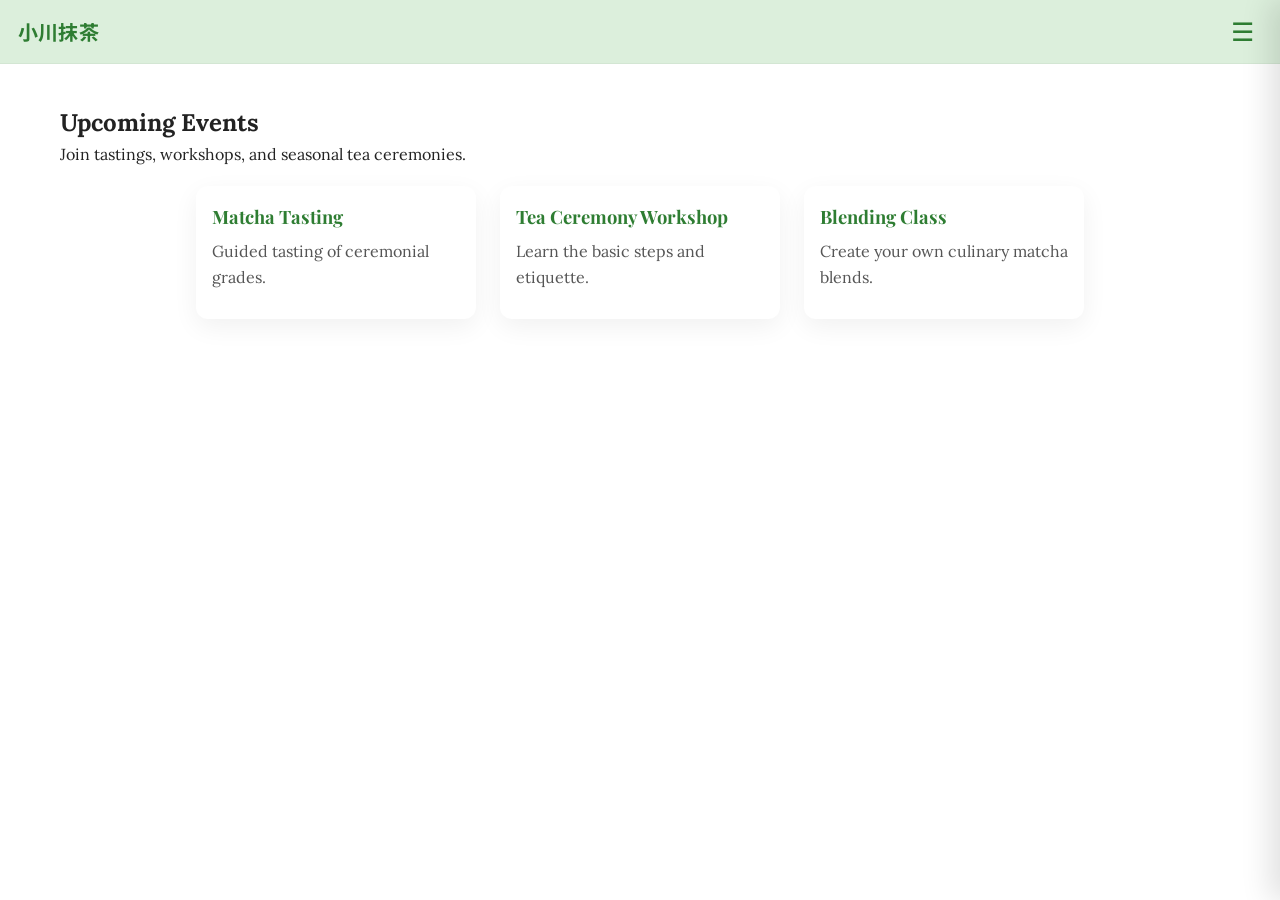
==== events.html @ 7982fbc2 "Add files via upload" ====
<!DOCTYPE html>
<html lang="en">
<head>
  <meta charset="utf-8" />
  <meta name="viewport" content="width=device-width,initial-scale=1" />
  <title>Events — Ogawa Matcha</title>
  <link href="https://fonts.googleapis.com/css2?family=Lora:ital,wght@0,400;0,700;1,400&family=Playfair+Display:wght@400;600&family=Merienda:wght@400;700&family=Noto+Sans+JP:wght@400;700&display=swap" rel="stylesheet">
  <link rel="stylesheet" href="style.css" />
</head>
<body>
  <header>
    <div class="logo-jp">小川抹茶</div>
    <button class="hamburger" aria-controls="site-menu" aria-expanded="false">☰</button>

    <nav class="site-menu" id="site-menu" aria-hidden="true">
      <ul>
        <li><a class="menu-link" href="index.html">Home</a></li>
        <li><a class="menu-link" href="matcha-leaves.html" data-key="matcha-page-title">Matcha</a></li>
        <li><a class="menu-link" href="matcha-kit.html" data-key="kit-page-title">Tea Kits</a></li>
        <li><a class="menu-link" href="events.html" data-key="events-page-title">Events</a></li>

        <li class="has-submenu">
          <button class="submenu-toggle" aria-expanded="false">🌐 Language ▸</button>
          <ul class="submenu" id="lang-list" role="menu" aria-hidden="true">
            <li class="lang-option" data-lang="en"><img class="flag" src="https://flagcdn.com/w20/us.png" width="20" height="15"> English</li>
            <li class="lang-option" data-lang="ja"><img class="flag" src="https://flagcdn.com/w20/jp.png" width="20" height="15"> 日本語</li>
            <li class="lang-option" data-lang="zh"><img class="flag" src="https://flagcdn.com/w20/cn.png" width="20" height="15"> 中文</li>
          </ul>
        </li>
      </ul>
    </nav>
  </header>

  <main class="products">
    <section class="fade-on-scroll">
      <h1 data-key="events-page-title">Upcoming Events</h1>
      <p data-key="events-intro">Join tastings, workshops, and seasonal tea ceremonies.</p>

      <div class="product-grid">
        <article class="product-card fade-on-scroll">
          <h3 data-key="event1-title">Matcha Tasting — June 12</h3>
          <p data-key="event1-text">Explore ceremonial grades and guided tasting notes.</p>
        </article>

        <article class="product-card fade-on-scroll">
          <h3 data-key="event2-title">Tea Ceremony Workshop — July 6</h3>
          <p data-key="event2-text">Learn the basic steps and the meaning behind the ritual.</p>
        </article>

        <article class="product-card fade-on-scroll">
          <h3 data-key="event3-title">Blending Class — Aug 20</h3>
          <p data-key="event3-text">Make your own culinary blend for baking and lattes.</p>
        </article>
      </div>
    </section>
  </main>

  <script src="script.js"></script>
</body>
</html>
---- style.css ----
:root{
  --green: #4caf50;
  --light-green: #dcefdc;
  --dark-green: #2e7d32;
  --bg: #fff;
  --text: #222;
  --header-height: 64px;
}

/* base reset */
*{box-sizing:border-box;margin:0;padding:0}
html{scroll-behavior:smooth}
body{
  font-family: "Lora", serif;
  color:var(--text);
  background:var(--bg);
  -webkit-font-smoothing:antialiased;
  -moz-osx-font-smoothing:grayscale;
  line-height:1.6;
}

/* Header */
header{
  position:fixed; top:0; left:0; right:0;
  height:var(--header-height);
  display:flex; align-items:center; justify-content:space-between;
  padding:0 18px;
  background:var(--light-green);
  border-bottom:1px solid rgba(0,0,0,0.04);
  z-index:1200;
}
.logo-jp{
  font-family: "Noto Sans JP", "Playfair Display", serif;
  font-weight:700;
  color:var(--dark-green);
  font-size:1.25rem;
  letter-spacing:0.2px;
}

/* hamburger always visible */
.hamburger{
  font-size:1.6rem; background:none; border:none; cursor:pointer; color:var(--dark-green);
  padding:8px;
}

/* Slide-in menu panel */
.site-menu{
  position:fixed; top:0; right:-360px; width:360px; height:100%;
  background: linear-gradient(180deg,#ffffff 0%, var(--light-green) 100%);
  box-shadow:-10px 0 28px rgba(0,0,0,0.12);
  transition:right 320ms ease; z-index:1300;
  padding:72px 18px 18px 18px; overflow:auto;
}
.site-menu.open{ right:0; }
.site-menu ul{ list-style:none; display:flex; flex-direction:column; gap:8px; }
.site-menu a.menu-link{ text-decoration:none; color:var(--dark-green); font-weight:700; padding:10px; border-radius:8px; display:block; }
.site-menu a.menu-link:hover{ background:rgba(46,122,50,0.06); }

/* Submenu for language */
.has-submenu{ margin-top:6px; }
.submenu-toggle{
  display:flex; align-items:center; gap:8px; width:100%; padding:10px; background:none; border:none; cursor:pointer;
  color:var(--dark-green); font-weight:700; border-radius:8px;
}
.submenu{ display:none; margin-top:8px; padding:8px; background:rgba(255,255,255,0.95); border-radius:8px; box-shadow:0 6px 18px rgba(0,0,0,0.06); }
.has-submenu.open .submenu{ display:block; }
.submenu li{ list-style:none; padding:8px; display:flex; align-items:center; gap:10px; cursor:pointer; border-radius:6px; }
.submenu li:hover{ background:rgba(46,122,50,0.06); }
.flag{ width:20px; height:15px; object-fit:cover; border-radius:2px; }

/* hero (closer to top) */
.hero{
  min-height: calc(100vh - var(--header-height));
  padding-top: calc(var(--header-height) + 8px);
  display:flex; flex-direction:column; align-items:flex-start; justify-content:flex-start;
  gap:12px; padding-left:28px; padding-right:28px; background:linear-gradient(180deg,#fbfbfb,#f7f7f7);
}
.hero h1{
  font-family:"Merienda","Playfair Display",serif; font-size:3.2rem; color:var(--dark-green); margin-top:6px;
}
.hero p{ font-family:"Lora",serif; color:#3a3a3a; font-size:1.05rem; max-width:900px; }
.hero img{ margin-top:12px; width:100%; max-width:1100px; border-radius:12px; box-shadow:0 8px 28px rgba(0,0,0,0.06); }

/* sections */
section{ padding:64px 20px; max-width:1200px; margin:0 auto; }
.about img{ width:100%; max-width:1000px; border-radius:12px; box-shadow:0 6px 20px rgba(0,0,0,0.08); margin-bottom:18px; }
.about h2{ font-family:"Playfair Display",serif; font-size:2.25rem; color:var(--dark-green); margin-bottom:12px; }
.about p{ font-size:1.05rem; color:#444; margin-bottom:12px; opacity:0; transform:translateY(20px); transition:all .6s ease; }
.about p.visible{ opacity:1; transform:translateY(0); }

/* products */
.products{ padding-top:40px; padding-bottom:40px; }
.products h2{ text-align:center; font-family:"Playfair Display",serif; color:var(--dark-green); font-size:2rem; margin-bottom:18px; }
.product-grid{ display:flex; gap:24px; justify-content:center; flex-wrap:wrap; margin-top:18px; }
.product-card{ width:280px; background:#fff; padding:16px; border-radius:12px; box-shadow:0 8px 26px rgba(0,0,0,0.06); transition:transform .28s ease; text-align:left; }
.product-card img{ width:100%; border-radius:8px; margin-bottom:10px; display:block; }
.product-card h3{ font-size:1.15rem; color:var(--dark-green); margin-bottom:8px; font-family:"Playfair Display",serif; }
.product-card p{ color:#555; margin-bottom:12px; }
.btn{ display:inline-block; padding:8px 12px; background:var(--green); color:#fff; text-decoration:none; border-radius:8px; }

/* contact */
.contact{ text-align:center; }
.contact h2{ font-family:"Playfair Display",serif; font-size:2rem; color:var(--dark-green); margin-bottom:10px; }
.contact p{ color:#555; margin-bottom:16px; }
form{ max-width:620px; margin:0 auto; display:flex; flex-direction:column; gap:12px; }
input, textarea{ padding:12px; border-radius:8px; border:1px solid #ddd; font-size:1rem; }
button[type="submit"]{ padding:12px; border-radius:8px; border:none; background:var(--dark-green); color:#fff; cursor:pointer; font-weight:700; }
.form-response{ margin-top:12px; font-size:1rem; }

/* footer */
footer{ padding:28px 16px; text-align:center; background:var(--dark-green); color:#fff; }

/* responsive */
@media (max-width:900px){
  .hero{ align-items:center; text-align:center; padding-left:18px; padding-right:18px; }
  .hero h1{ font-size:2.6rem; }
  .product-grid{ gap:16px; }
  .product-card{ width:100%; max-width:420px; }
}

/* fade helpers for data-key (language fade) */
[data-key]{ transition: opacity .28s ease, transform .28s ease; opacity:1; }
.fade-on-scroll{ opacity:0; transform:translateY(18px); transition: all .6s ease; }
.fade-on-scroll.visible{ opacity:1; transform:translateY(0); }
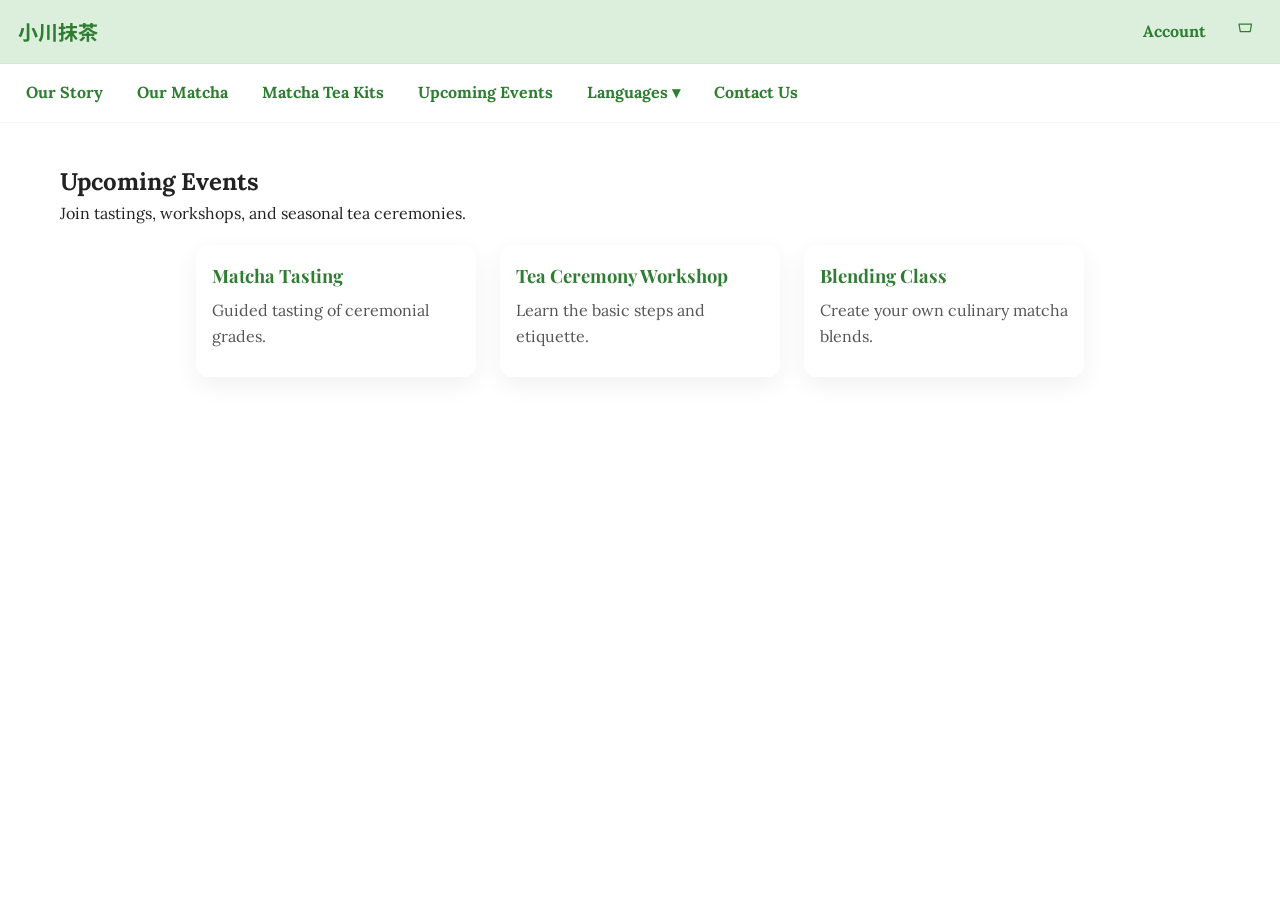
==== commit a1fbc2ef: "Add files via upload" ====
--- a/events.html
+++ b/events.html
@@ -10,7 +10,19 @@
 <body>
   <header>
     <div class="logo-jp">小川抹茶</div>
-    <button class="hamburger" aria-controls="site-menu" aria-expanded="false">☰</button>
+    <div class="header-icons">
+      <div class="profile-wrap">
+        <div class="profile-label">Account</div>
+        <div class="profile-dropdown"></div>
+      </div>
+
+      <button class="icon-btn icon-cart" title="Cart">
+        <svg width="20" height="20" viewBox="0 0 24 24" fill="none"><path d="M6 6h15l-1.5 9h-12z" stroke="currentColor" stroke-width="1.5" stroke-linecap="round" stroke-linejoin="round"/></svg>
+        <span class="icon-badge" style="display:none">0</span>
+      </button>
+
+      <button class="hamburger" aria-controls="site-menu" aria-expanded="false">☰</button>
+    </div>
 
     <nav class="site-menu" id="site-menu" aria-hidden="true">
       <ul>
@@ -19,17 +31,40 @@
         <li><a class="menu-link" href="matcha-kit.html" data-key="kit-page-title">Tea Kits</a></li>
         <li><a class="menu-link" href="events.html" data-key="events-page-title">Events</a></li>
 
-        <li class="has-submenu">
-          <button class="submenu-toggle" aria-expanded="false">🌐 Language ▸</button>
-          <ul class="submenu" id="lang-list" role="menu" aria-hidden="true">
-            <li class="lang-option" data-lang="en"><img class="flag" src="https://flagcdn.com/w20/us.png" width="20" height="15"> English</li>
-            <li class="lang-option" data-lang="ja"><img class="flag" src="https://flagcdn.com/w20/jp.png" width="20" height="15"> 日本語</li>
-            <li class="lang-option" data-lang="zh"><img class="flag" src="https://flagcdn.com/w20/cn.png" width="20" height="15"> 中文</li>
+        <li>
+          <div class="submenu-label">Languages</div>
+          <ul id="languages-submenu">
+            <li class="lang-option" data-lang="en"><img class="flag" src="https://flagcdn.com/w20/us.png"> English</li>
+            <li class="lang-option" data-lang="ja"><img class="flag" src="https://flagcdn.com/w20/jp.png"> 日本語</li>
+            <li class="lang-option" data-lang="zh"><img class="flag" src="https://flagcdn.com/w20/cn.png"> 中文</li>
+            <li class="lang-option" data-lang="es"><img class="flag" src="https://flagcdn.com/w20/es.png"> Español</li>
           </ul>
         </li>
       </ul>
     </nav>
   </header>
+
+  <div class="top-nav">
+    <ul class="nav-links">
+      <li><a href="index.html" class="nav-heading" data-key="about-intro">About</a></li>
+      <li><a href="matcha-leaves.html" class="nav-heading" data-key="matcha-page-title">Matcha</a></li>
+      <li><a href="matcha-kit.html" class="nav-heading" data-key="kit-page-title">Tea Kits</a></li>
+      <li><a href="events.html" class="nav-heading" data-key="events-page-title">Events</a></li>
+
+      <li class="nav-item">
+        <div class="nav-heading languages-heading">Languages ▾</div>
+        <ul class="languages-submenu">
+          <li class="lang-option" data-lang="en"><img class="flag" src="https://flagcdn.com/w20/us.png"> English</li>
+          <li class="lang-option" data-lang="ja"><img class="flag" src="https://flagcdn.com/w20/jp.png"> 日本語</li>
+          <li class="lang-option" data-lang="zh"><img class="flag" src="https://flagcdn.com/w20/cn.png"> 中文</li>
+          <li class="lang-option" data-lang="es"><img class="flag" src="https://flagcdn.com/w20/es.png"> Español</li>
+        </ul>
+      </li>
+
+      <li><a href="index.html#contact" class="nav-heading" data-key="contact-title">Contact</a></li>
+    </ul>
+    <div style="width:140px"></div>
+  </div>
 
   <main class="products">
     <section class="fade-on-scroll">
@@ -55,6 +90,9 @@
     </section>
   </main>
 
+  <div id="profile-modal"></div>
+  <aside id="cart-panel"></aside>
+
   <script src="script.js"></script>
 </body>
 </html>
--- a/style.css
+++ b/style.css
@@ -5,9 +5,10 @@
   --bg: #fff;
   --text: #222;
   --header-height: 64px;
+  --nav-height: 56px;
 }
 
-/* base reset */
+/* reset */
 *{box-sizing:border-box;margin:0;padding:0}
 html{scroll-behavior:smooth}
 body{
@@ -19,7 +20,7 @@
   line-height:1.6;
 }
 
-/* Header */
+/* HEADER - green top bar */
 header{
   position:fixed; top:0; left:0; right:0;
   height:var(--header-height);
@@ -27,58 +28,76 @@
   padding:0 18px;
   background:var(--light-green);
   border-bottom:1px solid rgba(0,0,0,0.04);
-  z-index:1200;
+  z-index:1400;
 }
 .logo-jp{
   font-family: "Noto Sans JP", "Playfair Display", serif;
   font-weight:700;
   color:var(--dark-green);
   font-size:1.25rem;
-  letter-spacing:0.2px;
 }
 
-/* hamburger always visible */
-.hamburger{
-  font-size:1.6rem; background:none; border:none; cursor:pointer; color:var(--dark-green);
+/* header icons (kept only in green header) */
+.header-icons{ display:flex; gap:12px; align-items:center; }
+.icon-btn{ background:none; border:none; cursor:pointer; padding:8px; font-size:1.05rem; color:var(--dark-green); position:relative; }
+.icon-badge{ position:absolute; top:-6px; right:-6px; background:var(--dark-green); color:#fff; width:18px; height:18px; display:flex; align-items:center; justify-content:center; border-radius:10px; font-size:0.7rem; }
+
+/* profile dropdown in green header */
+.profile-wrap{ position:relative; display:inline-block; }
+.profile-label{ font-weight:700; color:var(--dark-green); padding:6px 8px; border-radius:6px; cursor:default; }
+.profile-dropdown{
+  position:absolute; right:0; top:calc(100% + 8px);
+  background:#fff; border-radius:8px; padding:10px; box-shadow:0 8px 20px rgba(0,0,0,0.08); min-width:180px;
+  display:none;
+}
+.profile-dropdown.visible{ display:block; }
+
+/* top nav (white bar) - follows under header - no profile/cart icons here */
+.top-nav{
+  position:sticky;
+  top:var(--header-height);
+  z-index:1300;
+  background: #fff;
+  border-bottom: 1px solid rgba(0,0,0,0.04);
+  display:flex;
+  align-items:center;
+  justify-content:space-between;
+  padding:8px 18px;
+}
+.nav-links{ display:flex; gap:18px; align-items:center; list-style:none; }
+.nav-links a, .nav-links .nav-heading { text-decoration:none; color:var(--dark-green); font-weight:700; padding:8px 8px; border-radius:6px; display:inline-block; }
+.nav-links a:hover, .nav-links .nav-heading:hover { background:rgba(46,122,50,0.06); }
+
+/* languages dropdown (top nav): hover shows submenu; we also improve hover-stability via JS timer */
+.nav-item { position:relative; }
+.languages-submenu {
+  position:absolute;
+  left:0;
+  top:100%;
+  background:#fff;
+  border:1px solid #eee;
+  box-shadow:0 8px 20px rgba(0,0,0,0.06);
   padding:8px;
+  border-radius:8px;
+  display:none;
+  min-width:170px;
 }
+.languages-submenu.visible-hover { display:block !important; } /* used by JS */
+.languages-submenu li{ list-style:none; display:flex; align-items:center; gap:10px; padding:8px; cursor:pointer; border-radius:6px; }
+.languages-submenu li:hover { background:rgba(46,122,50,0.06); }
 
-/* Slide-in menu panel */
-.site-menu{
-  position:fixed; top:0; right:-360px; width:360px; height:100%;
-  background: linear-gradient(180deg,#ffffff 0%, var(--light-green) 100%);
-  box-shadow:-10px 0 28px rgba(0,0,0,0.12);
-  transition:right 320ms ease; z-index:1300;
-  padding:72px 18px 18px 18px; overflow:auto;
-}
-.site-menu.open{ right:0; }
-.site-menu ul{ list-style:none; display:flex; flex-direction:column; gap:8px; }
-.site-menu a.menu-link{ text-decoration:none; color:var(--dark-green); font-weight:700; padding:10px; border-radius:8px; display:block; }
-.site-menu a.menu-link:hover{ background:rgba(46,122,50,0.06); }
-
-/* Submenu for language */
-.has-submenu{ margin-top:6px; }
-.submenu-toggle{
-  display:flex; align-items:center; gap:8px; width:100%; padding:10px; background:none; border:none; cursor:pointer;
-  color:var(--dark-green); font-weight:700; border-radius:8px;
-}
-.submenu{ display:none; margin-top:8px; padding:8px; background:rgba(255,255,255,0.95); border-radius:8px; box-shadow:0 6px 18px rgba(0,0,0,0.06); }
-.has-submenu.open .submenu{ display:block; }
-.submenu li{ list-style:none; padding:8px; display:flex; align-items:center; gap:10px; cursor:pointer; border-radius:6px; }
-.submenu li:hover{ background:rgba(46,122,50,0.06); }
+/* flags */
 .flag{ width:20px; height:15px; object-fit:cover; border-radius:2px; }
 
-/* hero (closer to top) */
+/* hero */
 .hero{
-  min-height: calc(100vh - var(--header-height));
-  padding-top: calc(var(--header-height) + 8px);
+  min-height: calc(100vh - var(--header-height) - var(--nav-height));
+  padding-top: calc(var(--header-height) + var(--nav-height) + 12px);
   display:flex; flex-direction:column; align-items:flex-start; justify-content:flex-start;
   gap:12px; padding-left:28px; padding-right:28px; background:linear-gradient(180deg,#fbfbfb,#f7f7f7);
 }
-.hero h1{
-  font-family:"Merienda","Playfair Display",serif; font-size:3.2rem; color:var(--dark-green); margin-top:6px;
-}
-.hero p{ font-family:"Lora",serif; color:#3a3a3a; font-size:1.05rem; max-width:900px; }
+.hero h1 { font-family:"Merienda","Playfair Display",serif; font-size:3.2rem; color:var(--dark-green); margin-top:6px; }
+.hero p { font-family:"Lora",serif; color:#3a3a3a; font-size:1.05rem; max-width:900px; }
 .hero img{ margin-top:12px; width:100%; max-width:1100px; border-radius:12px; box-shadow:0 8px 28px rgba(0,0,0,0.06); }
 
 /* sections */
@@ -98,7 +117,7 @@
 .product-card p{ color:#555; margin-bottom:12px; }
 .btn{ display:inline-block; padding:8px 12px; background:var(--green); color:#fff; text-decoration:none; border-radius:8px; }
 
-/* contact */
+/* contact form */
 .contact{ text-align:center; }
 .contact h2{ font-family:"Playfair Display",serif; font-size:2rem; color:var(--dark-green); margin-bottom:10px; }
 .contact p{ color:#555; margin-bottom:16px; }
@@ -107,18 +126,49 @@
 button[type="submit"]{ padding:12px; border-radius:8px; border:none; background:var(--dark-green); color:#fff; cursor:pointer; font-weight:700; }
 .form-response{ margin-top:12px; font-size:1rem; }
 
-/* footer */
-footer{ padding:28px 16px; text-align:center; background:var(--dark-green); color:#fff; }
+/* profile modal */
+#profile-modal{ position:fixed; inset:0; display:none; align-items:center; justify-content:center; z-index:2000; background:rgba(0,0,0,0.35); }
+#profile-modal.open{ display:flex; }
+.profile-panel{ background:#fff; padding:20px; border-radius:10px; width:90%; max-width:520px; box-shadow:0 12px 40px rgba(0,0,0,0.25); }
+.profile-panel h3{ margin-bottom:8px; font-family:"Playfair Display", serif; color:var(--dark-green); }
+.profile-forms{ display:flex; gap:12px; flex-direction:column; }
+#verify-area{ margin-top:8px; }
 
-/* responsive */
-@media (max-width:900px){
-  .hero{ align-items:center; text-align:center; padding-left:18px; padding-right:18px; }
-  .hero h1{ font-size:2.6rem; }
-  .product-grid{ gap:16px; }
-  .product-card{ width:100%; max-width:420px; }
+/* cart panel */
+#cart-panel{ position:fixed; right:-420px; top:0; width:360px; height:100%; background:#fff; box-shadow:-12px 0 28px rgba(0,0,0,0.12); z-index:1600; transition:right .28s ease; padding:20px; }
+#cart-panel.open{ right:0; }
+.cart-empty{ color:#666; font-size:1rem; padding:12px 0; }
+
+/* responsive adjustments */
+@media (max-width:980px){
+  .nav-links{ display:none; }
+  .top-nav{ display:none; }
+  .hamburger{ display:block; }
+}
+@media (min-width:981px){
+  .hamburger{ display:none; }
+  .site-menu{ display:none; }
 }
 
-/* fade helpers for data-key (language fade) */
+/* fade helpers */
 [data-key]{ transition: opacity .28s ease, transform .28s ease; opacity:1; }
 .fade-on-scroll{ opacity:0; transform:translateY(18px); transition: all .6s ease; }
 .fade-on-scroll.visible{ opacity:1; transform:translateY(0); }
+
+/* hide-top toggles */
+.logo-jp, .hero h1, .hero p { transition: opacity .28s ease, transform .28s ease; }
+body.hide-top .logo-jp,
+body.hide-top .hero h1,
+body.hide-top .hero p { opacity: 0; transform: translateY(-8px); pointer-events:none; }
+
+/* mobile slide-in menu (left/right) */
+.site-menu{
+  position:fixed; top:0; right:-360px; width:360px; height:100%;
+  background: linear-gradient(180deg,#ffffff 0%, var(--light-green) 100%);
+  box-shadow:-10px 0 28px rgba(0,0,0,0.12);
+  transition:right 320ms ease; z-index:1500;
+  padding:72px 18px 18px 18px; overflow:auto;
+}
+.site-menu.open{ right:0; }
+.site-menu ul{ list-style:none; display:flex; flex-direction:column; gap:8px; }
+.site-menu a.menu-link{ text-decoration:none; color:var(--dark-green); font-weight:700; padding:10px; border-radius:8px; display:block; }
